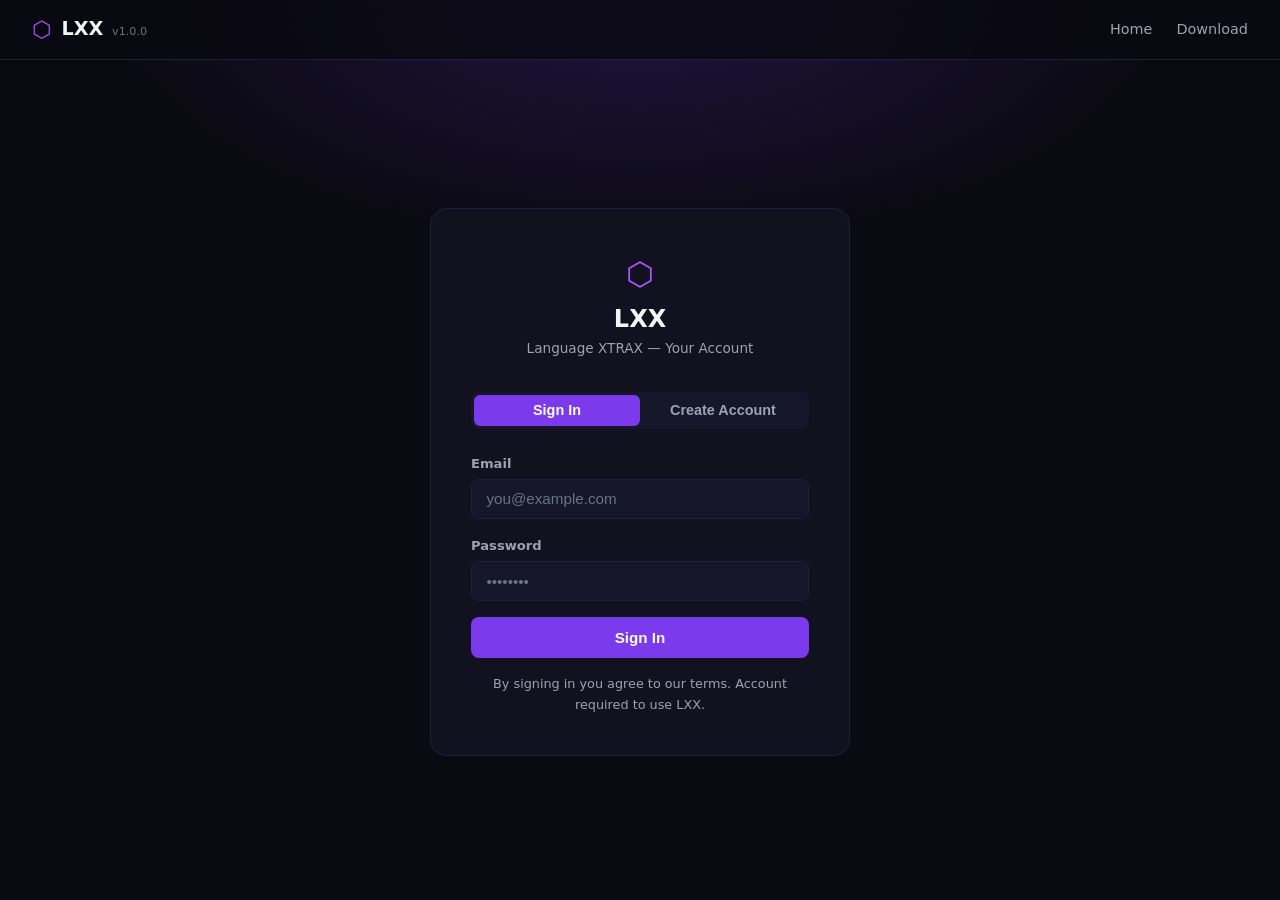
==== dashboard.html @ beacddad "Add files via upload" ====
<!DOCTYPE html>
<html lang="en">
<head>
  <meta charset="UTF-8" />
  <meta name="viewport" content="width=device-width, initial-scale=1.0" />
  <title>Dashboard — LXX Language XTRAX</title>
  <link rel="stylesheet" href="css/style.css" />
</head>
<body>

<nav>
  <div class="nav-brand">
    <a href="index.html" style="color:inherit; text-decoration:none; display:flex; align-items:center; gap:10px;">
      <span class="hex">⬡</span>
      <span>LXX <span class="version">v1.0.0</span></span>
    </a>
  </div>
  <div class="nav-links">
    <a href="index.html">Home</a>
    <a href="download.html">Download</a>
    <a href="#" onclick="Auth.logout(); return false;" class="btn-ghost" style="font-size:0.9rem;">Sign Out</a>
  </div>
</nav>

<div class="dashboard-page container">
  <div class="dash-header">
    <div class="dash-user">
      <div class="dash-avatar" id="dash-avatar">?</div>
      <div>
        <div class="dash-email" id="dash-email">Loading…</div>
        <div class="dash-tier" id="dash-tier">Free</div>
      </div>
    </div>
    <a href="download.html" class="btn btn-primary">⬇ Download LXX</a>
  </div>

  <div class="dash-grid">
    <div class="dash-card">
      <h3>Account Status</h3>
      <div class="value" id="dash-status-value">—</div>
    </div>
    <div class="dash-card">
      <h3>Plan</h3>
      <div class="value" id="dash-plan-value">—</div>
    </div>
    <div class="dash-card">
      <h3>Premium Features</h3>
      <div id="dash-premium-features" style="margin-top:0.5rem; font-size:0.88rem; color:var(--muted);">
        Loading…
      </div>
    </div>
    <div class="dash-card">
      <h3>Your Auth Token</h3>
      <p style="font-size:0.82rem; color:var(--muted); margin-top:0.25rem;">
        Paste this into LXX on first launch to link your account.
      </p>
      <div class="token-box" id="dash-token">—</div>
      <button onclick="copyToken()" class="btn btn-outline mt-2" style="font-size:0.82rem; padding:0.4rem 0.9rem;">
        Copy Token
      </button>
    </div>
  </div>

  <div style="margin-top:2.5rem; background:var(--bg2); border:1px solid var(--border); border-radius:var(--radius); padding:1.5rem;">
    <h3 style="font-size:1rem; font-weight:700; margin-bottom:0.75rem;">How to link your account to LXX</h3>
    <div class="steps">
      <div class="step">
        <div class="step-num">1</div>
        <div>
          <h4>Download and launch LXX</h4>
          <p>Go to the <a href="download.html">download page</a> and follow the setup instructions.</p>
        </div>
      </div>
      <div class="step">
        <div class="step-num">2</div>
        <div>
          <h4>Copy your Auth Token</h4>
          <p>Click the "Copy Token" button above to copy your personal token.</p>
        </div>
      </div>
      <div class="step">
        <div class="step-num">3</div>
        <div>
          <h4>Paste into LXX</h4>
          <p>In the LXX overlay, open Settings → Account → paste your token. LXX will verify and unlock your tier.</p>
        </div>
      </div>
    </div>
  </div>
</div>

<footer>
  <p>⬡ LXX — Language XTRAX &nbsp;·&nbsp; v1.0.0</p>
</footer>

<script src="js/auth.js"></script>
<script>
  if (!Auth.requireAuth()) throw new Error("not authed");

  const FREE_FEATURES = [
    "UwU Speak", "Glitch / Zalgo", "Pig Latin", "L33tspeak",
    "Reverse", "Mock / Spongebob", "Tiny Caps", "Bold Text", "Bubble Text",
    "Keyboard Interceptor", "Live Preview"
  ];

  const PREMIUM_ONLY = [
    "Real Language Translation (100+ languages)",
    "Screen OCR Translation",
    "Screen Translate → Custom Language",
    "Custom Language Builder",
    "Cloud Sync",
  ];

  async function init() {
    const user = await Auth.fetchMe();
    if (!user) return;

    const initial = user.email[0].toUpperCase();
    document.getElementById("dash-avatar").textContent = initial;
    document.getElementById("dash-email").textContent = user.email;

    const isPremium = user.premium;

    document.getElementById("dash-tier").textContent = isPremium ? "⭐ XTRAX PREMIUM" : "Free Tier";
    document.getElementById("dash-tier").className = "dash-tier " + (isPremium ? "premium" : "free");
    document.getElementById("dash-status-value").textContent = "✅ Active";
    document.getElementById("dash-status-value").style.color = "var(--success)";
    document.getElementById("dash-plan-value").textContent = isPremium ? "XTRAX PREMIUM ⭐" : "Free";
    document.getElementById("dash-plan-value").className = "value " + (isPremium ? "gold" : "purple");
    document.getElementById("dash-token").textContent = Auth.getToken();

    const featEl = document.getElementById("dash-premium-features");
    let html = "";
    for (const f of FREE_FEATURES) {
      html += `<div style="padding:2px 0; color:var(--success)">✓ ${f}</div>`;
    }
    for (const f of PREMIUM_ONLY) {
      if (isPremium) {
        html += `<div style="padding:2px 0; color:var(--gold)">⭐ ${f}</div>`;
      } else {
        html += `<div style="padding:2px 0; color:var(--muted2)">🔒 ${f}</div>`;
      }
    }
    featEl.innerHTML = html;
  }

  function copyToken() {
    const t = Auth.getToken();
    navigator.clipboard.writeText(t).then(() => {
      const btn = event.target;
      btn.textContent = "Copied!";
      setTimeout(() => btn.textContent = "Copy Token", 2000);
    });
  }

  init();
</script>
</body>
</html>
---- css/style.css ----
:root {
  --bg:        #0a0a12;
  --bg2:       #111120;
  --bg3:       #16162a;
  --accent:    #7c3aed;
  --accent2:   #a855f7;
  --accent3:   #c084fc;
  --text:      #f3f4f6;
  --muted:     #9ca3af;
  --muted2:    #6b7280;
  --border:    #1f1f38;
  --success:   #10b981;
  --danger:    #ef4444;
  --gold:      #f59e0b;
  --radius:    10px;
}

*, *::before, *::after { box-sizing: border-box; margin: 0; padding: 0; }

html { scroll-behavior: smooth; }

body {
  background: var(--bg);
  color: var(--text);
  font-family: 'Segoe UI', system-ui, -apple-system, sans-serif;
  line-height: 1.6;
  min-height: 100vh;
}

a { color: var(--accent2); text-decoration: none; }
a:hover { color: var(--accent3); }

/* ── NAV ─────────────────────────────────────────────────────────────────── */
nav {
  position: fixed; top: 0; left: 0; right: 0; z-index: 100;
  background: rgba(10,10,18,0.85);
  backdrop-filter: blur(12px);
  border-bottom: 1px solid var(--border);
  display: flex; align-items: center; justify-content: space-between;
  padding: 0 2rem;
  height: 60px;
}

.nav-brand {
  display: flex; align-items: center; gap: 10px;
  font-size: 1.2rem; font-weight: 700; color: var(--text);
}

.nav-brand .hex { color: var(--accent2); font-size: 1.4rem; }
.nav-brand .version { font-size: 0.7rem; color: var(--muted2); font-weight: 400; margin-left: 2px; }

.nav-links { display: flex; align-items: center; gap: 1.5rem; }
.nav-links a { color: var(--muted); font-size: 0.9rem; transition: color 0.2s; }
.nav-links a:hover { color: var(--text); }

.nav-cta {
  background: var(--accent);
  color: var(--text) !important;
  padding: 0.4rem 1.1rem;
  border-radius: 6px;
  font-weight: 600;
  transition: background 0.2s !important;
}
.nav-cta:hover { background: var(--accent2) !important; color: var(--text) !important; }

/* ── HERO ────────────────────────────────────────────────────────────────── */
.hero {
  min-height: 100vh;
  display: flex; align-items: center; justify-content: center;
  text-align: center;
  padding: 6rem 2rem 4rem;
  background:
    radial-gradient(ellipse 80% 50% at 50% -10%, rgba(124,58,237,0.25) 0%, transparent 70%),
    var(--bg);
}

.hero-content { max-width: 700px; }

.hero-badge {
  display: inline-flex; align-items: center; gap: 6px;
  background: rgba(124,58,237,0.15);
  border: 1px solid rgba(124,58,237,0.4);
  color: var(--accent3);
  font-size: 0.8rem; font-weight: 600;
  padding: 0.3rem 0.9rem; border-radius: 20px;
  margin-bottom: 1.5rem;
}

.hero h1 {
  font-size: clamp(2.5rem, 6vw, 4.5rem);
  font-weight: 800; line-height: 1.1;
  margin-bottom: 1rem;
}

.hero h1 span { color: var(--accent2); }

.hero p {
  font-size: 1.15rem; color: var(--muted);
  max-width: 560px; margin: 0 auto 2rem;
}

.hero-btns { display: flex; gap: 1rem; justify-content: center; flex-wrap: wrap; }

/* ── BUTTONS ─────────────────────────────────────────────────────────────── */
.btn {
  display: inline-flex; align-items: center; gap: 8px;
  padding: 0.7rem 1.6rem;
  border-radius: var(--radius);
  font-size: 0.95rem; font-weight: 600;
  cursor: pointer; border: none;
  transition: all 0.2s;
  text-decoration: none;
}

.btn-primary {
  background: var(--accent);
  color: #fff;
}
.btn-primary:hover { background: var(--accent2); color: #fff; transform: translateY(-1px); }

.btn-outline {
  background: transparent;
  border: 1px solid var(--border);
  color: var(--text);
}
.btn-outline:hover { border-color: var(--accent2); color: var(--accent2); }

.btn-ghost {
  background: transparent; color: var(--muted);
}
.btn-ghost:hover { color: var(--text); }

.btn-gold { background: var(--gold); color: #000; }
.btn-gold:hover { background: #fbbf24; color: #000; transform: translateY(-1px); }

/* ── SECTIONS ────────────────────────────────────────────────────────────── */
section { padding: 5rem 2rem; }

.container { max-width: 1100px; margin: 0 auto; }

.section-label {
  font-size: 0.75rem; font-weight: 700; letter-spacing: 0.1em;
  color: var(--accent2); text-transform: uppercase; margin-bottom: 0.5rem;
}

.section-title {
  font-size: clamp(1.6rem, 3vw, 2.4rem);
  font-weight: 800; margin-bottom: 0.75rem;
}

.section-sub { font-size: 1rem; color: var(--muted); max-width: 560px; }

/* ── FEATURES GRID ───────────────────────────────────────────────────────── */
.features-grid {
  display: grid;
  grid-template-columns: repeat(auto-fit, minmax(280px, 1fr));
  gap: 1.2rem; margin-top: 3rem;
}

.feat-card {
  background: var(--bg2);
  border: 1px solid var(--border);
  border-radius: var(--radius);
  padding: 1.5rem;
  transition: border-color 0.2s, transform 0.2s;
}
.feat-card:hover { border-color: var(--accent); transform: translateY(-3px); }

.feat-icon { font-size: 1.8rem; margin-bottom: 0.75rem; }
.feat-card h3 { font-size: 1rem; font-weight: 700; margin-bottom: 0.4rem; }
.feat-card p { font-size: 0.88rem; color: var(--muted); }

.feat-card.premium { border-color: rgba(245,158,11,0.3); }
.feat-card.premium:hover { border-color: var(--gold); }
.feat-lock { font-size: 0.7rem; color: var(--gold); background: rgba(245,158,11,0.1); padding: 0.15rem 0.5rem; border-radius: 4px; margin-bottom: 0.5rem; display: inline-block; }

/* ── LANGUAGES SHOWCASE ──────────────────────────────────────────────────── */
.lang-grid {
  display: grid;
  grid-template-columns: repeat(auto-fit, minmax(220px, 1fr));
  gap: 1rem; margin-top: 2.5rem;
}

.lang-card {
  background: var(--bg3);
  border: 1px solid var(--border);
  border-radius: 8px;
  padding: 1rem 1.2rem;
}

.lang-card .original { font-size: 0.8rem; color: var(--muted2); margin-bottom: 4px; }
.lang-card .transformed { font-size: 0.95rem; color: var(--accent3); font-family: monospace; }
.lang-card .name { font-size: 0.75rem; color: var(--muted); margin-top: 6px; }

/* ── PRICING ─────────────────────────────────────────────────────────────── */
.pricing-grid {
  display: grid;
  grid-template-columns: repeat(auto-fit, minmax(280px, 1fr));
  gap: 1.5rem; margin-top: 3rem;
}

.price-card {
  background: var(--bg2);
  border: 1px solid var(--border);
  border-radius: var(--radius);
  padding: 2rem;
}

.price-card.featured {
  border-color: var(--accent);
  background: linear-gradient(135deg, rgba(124,58,237,0.1), var(--bg2));
  position: relative;
}

.price-badge {
  position: absolute; top: -12px; left: 50%; transform: translateX(-50%);
  background: var(--accent); color: #fff;
  font-size: 0.72rem; font-weight: 700;
  padding: 0.2rem 0.9rem; border-radius: 20px;
}

.price-name { font-size: 1.1rem; font-weight: 700; margin-bottom: 0.25rem; }
.price-amount { font-size: 2.5rem; font-weight: 800; color: var(--accent2); }
.price-amount span { font-size: 1rem; color: var(--muted); font-weight: 400; }

.price-features { list-style: none; margin: 1.5rem 0; }
.price-features li {
  display: flex; align-items: center; gap: 8px;
  font-size: 0.88rem; color: var(--muted);
  padding: 0.35rem 0;
  border-bottom: 1px solid var(--border);
}
.price-features li:last-child { border: none; }
.price-features li .check { color: var(--success); }
.price-features li .cross { color: var(--muted2); }

/* ── AUTH PAGES ──────────────────────────────────────────────────────────── */
.auth-page {
  min-height: 100vh;
  display: flex; align-items: center; justify-content: center;
  padding: 6rem 1rem 2rem;
  background:
    radial-gradient(ellipse 60% 40% at 50% 0%, rgba(124,58,237,0.2) 0%, transparent 70%),
    var(--bg);
}

.auth-card {
  background: var(--bg2);
  border: 1px solid var(--border);
  border-radius: 16px;
  padding: 2.5rem;
  width: 100%; max-width: 420px;
}

.auth-logo {
  text-align: center; margin-bottom: 2rem;
}
.auth-logo .hex { font-size: 2rem; color: var(--accent2); }
.auth-logo h1 { font-size: 1.5rem; font-weight: 800; }
.auth-logo p { font-size: 0.85rem; color: var(--muted); }

.tabs {
  display: flex;
  background: var(--bg3); border-radius: 8px;
  padding: 3px; margin-bottom: 1.5rem;
}

.tab {
  flex: 1; text-align: center;
  padding: 0.45rem;
  border-radius: 6px;
  font-size: 0.9rem; font-weight: 600;
  cursor: pointer; transition: all 0.2s;
  color: var(--muted);
  border: none; background: transparent;
}
.tab.active { background: var(--accent); color: #fff; }

.form-group { margin-bottom: 1rem; }

label {
  display: block;
  font-size: 0.82rem; font-weight: 600;
  color: var(--muted); margin-bottom: 0.35rem;
}

input[type="email"], input[type="password"], input[type="text"] {
  width: 100%;
  background: var(--bg3);
  border: 1px solid var(--border);
  border-radius: 8px;
  color: var(--text);
  font-size: 0.95rem;
  padding: 0.65rem 0.9rem;
  outline: none;
  transition: border-color 0.2s;
}
input:focus { border-color: var(--accent2); }
input::placeholder { color: var(--muted2); }

.form-error {
  background: rgba(239,68,68,0.1);
  border: 1px solid rgba(239,68,68,0.3);
  color: var(--danger);
  border-radius: 8px;
  padding: 0.6rem 0.9rem;
  font-size: 0.85rem;
  margin-bottom: 1rem;
  display: none;
}

.form-success {
  background: rgba(16,185,129,0.1);
  border: 1px solid rgba(16,185,129,0.3);
  color: var(--success);
  border-radius: 8px;
  padding: 0.6rem 0.9rem;
  font-size: 0.85rem;
  margin-bottom: 1rem;
  display: none;
}

.submit-btn {
  width: 100%;
  background: var(--accent);
  color: #fff;
  border: none; border-radius: 8px;
  padding: 0.75rem;
  font-size: 0.95rem; font-weight: 700;
  cursor: pointer;
  transition: background 0.2s;
}
.submit-btn:hover { background: var(--accent2); }
.submit-btn:disabled { opacity: 0.5; cursor: not-allowed; }

/* ── DASHBOARD ───────────────────────────────────────────────────────────── */
.dashboard-page {
  min-height: 100vh;
  padding: 5rem 2rem 3rem;
}

.dash-header {
  display: flex; align-items: center; justify-content: space-between;
  margin-bottom: 2.5rem;
  flex-wrap: wrap; gap: 1rem;
}

.dash-user { display: flex; align-items: center; gap: 12px; }
.dash-avatar {
  width: 44px; height: 44px; border-radius: 50%;
  background: linear-gradient(135deg, var(--accent), var(--accent2));
  display: flex; align-items: center; justify-content: center;
  font-weight: 800; font-size: 1.1rem;
}
.dash-email { font-weight: 600; }
.dash-tier { font-size: 0.8rem; }
.dash-tier.premium { color: var(--gold); }
.dash-tier.free { color: var(--muted); }

.dash-grid {
  display: grid;
  grid-template-columns: repeat(auto-fit, minmax(280px, 1fr));
  gap: 1.2rem;
}

.dash-card {
  background: var(--bg2);
  border: 1px solid var(--border);
  border-radius: var(--radius);
  padding: 1.5rem;
}

.dash-card h3 { font-size: 0.85rem; color: var(--muted); text-transform: uppercase; letter-spacing: 0.05em; margin-bottom: 0.5rem; }
.dash-card .value { font-size: 1.8rem; font-weight: 800; }
.dash-card .value.gold { color: var(--gold); }
.dash-card .value.purple { color: var(--accent2); }

.token-box {
  background: var(--bg3);
  border: 1px solid var(--border);
  border-radius: 8px;
  padding: 0.75rem;
  font-family: monospace;
  font-size: 0.78rem;
  color: var(--muted);
  word-break: break-all;
  margin-top: 1rem;
}

/* ── DOWNLOAD PAGE ───────────────────────────────────────────────────────── */
.download-hero {
  text-align: center;
  padding: 6rem 2rem 3rem;
  background:
    radial-gradient(ellipse 70% 40% at 50% 0%, rgba(124,58,237,0.2) 0%, transparent 70%),
    var(--bg);
}

.steps {
  counter-reset: step;
  display: flex; flex-direction: column; gap: 1rem;
  margin-top: 2rem;
}

.step {
  display: flex; align-items: flex-start; gap: 1rem;
  background: var(--bg2); border: 1px solid var(--border);
  border-radius: 10px; padding: 1.2rem;
}

.step-num {
  flex-shrink: 0;
  width: 32px; height: 32px; border-radius: 50%;
  background: var(--accent); color: #fff;
  display: flex; align-items: center; justify-content: center;
  font-weight: 800; font-size: 0.85rem;
}

.step h4 { font-size: 0.95rem; font-weight: 700; margin-bottom: 0.25rem; }
.step p { font-size: 0.85rem; color: var(--muted); }

code {
  background: var(--bg3);
  border: 1px solid var(--border);
  color: var(--accent3);
  font-family: 'Consolas', monospace;
  font-size: 0.85rem;
  padding: 0.15rem 0.4rem;
  border-radius: 4px;
}

.code-block {
  background: var(--bg3);
  border: 1px solid var(--border);
  border-radius: 8px;
  padding: 1rem;
  font-family: 'Consolas', monospace;
  font-size: 0.85rem;
  color: var(--accent3);
  white-space: pre;
  overflow-x: auto;
  margin-top: 0.5rem;
}

/* ── FOOTER ──────────────────────────────────────────────────────────────── */
footer {
  border-top: 1px solid var(--border);
  padding: 2rem;
  text-align: center;
  color: var(--muted2);
  font-size: 0.85rem;
}

/* ── UTILS ───────────────────────────────────────────────────────────────── */
.text-center { text-align: center; }
.text-muted { color: var(--muted); }
.mt-1 { margin-top: 0.5rem; }
.mt-2 { margin-top: 1rem; }
.mt-3 { margin-top: 1.5rem; }
.flex-center { display: flex; align-items: center; justify-content: center; gap: 0.75rem; }

.hidden { display: none !important; }

@media (max-width: 600px) {
  nav { padding: 0 1rem; }
  .nav-links { gap: 1rem; }
  .hero h1 { font-size: 2.2rem; }
  .auth-card { padding: 1.5rem; }
}
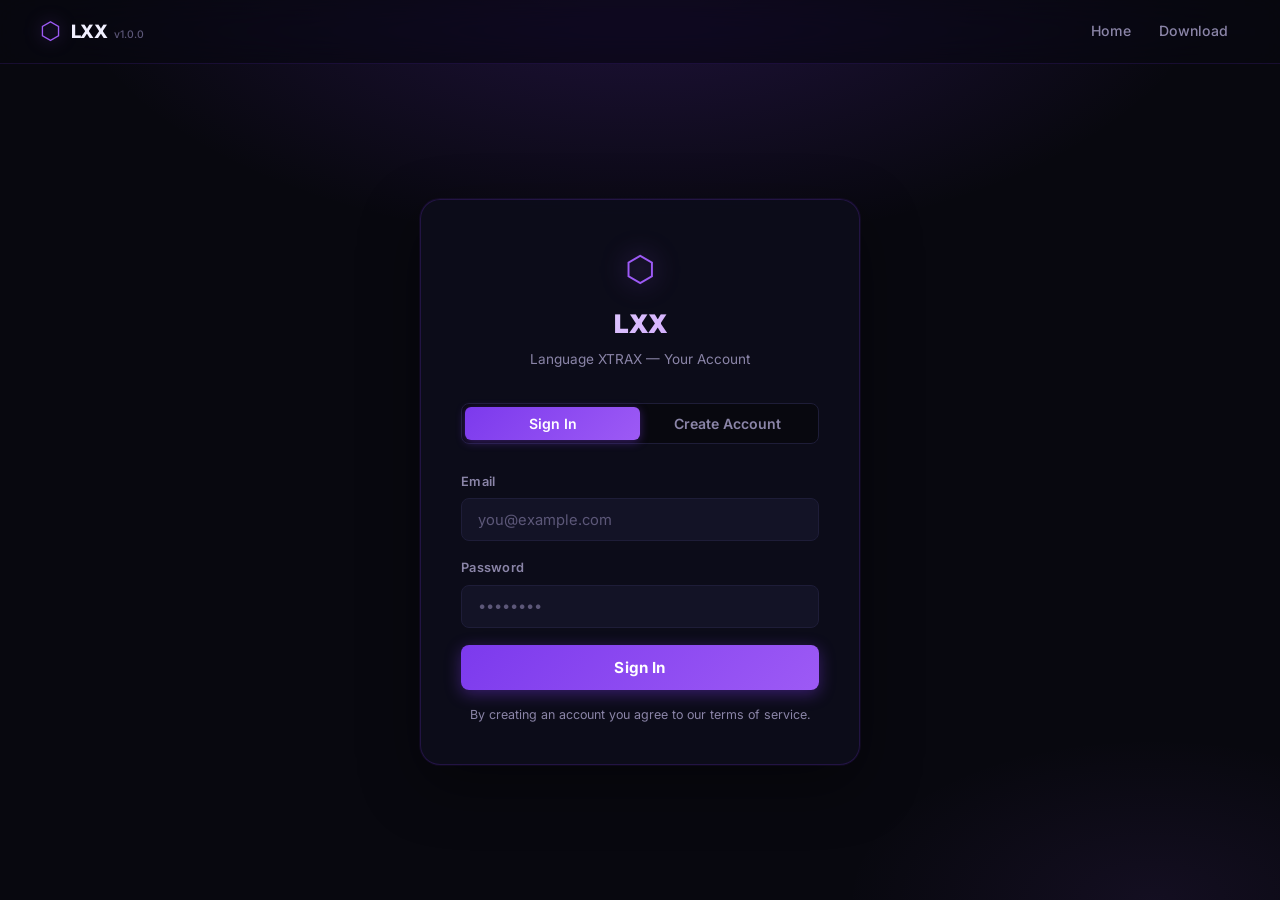
==== commit 23a3efa4: "Add files via upload" ====
--- a/dashboard.html
+++ b/dashboard.html
@@ -9,20 +9,19 @@
 <body>
 
 <nav>
-  <div class="nav-brand">
-    <a href="index.html" style="color:inherit; text-decoration:none; display:flex; align-items:center; gap:10px;">
-      <span class="hex">⬡</span>
-      <span>LXX <span class="version">v1.0.0</span></span>
-    </a>
-  </div>
+  <a href="index.html" class="nav-brand">
+    <span class="hex">⬡</span>
+    <span>LXX <span class="version">v1.0.0</span></span>
+  </a>
   <div class="nav-links">
     <a href="index.html">Home</a>
     <a href="download.html">Download</a>
-    <a href="#" onclick="Auth.logout(); return false;" class="btn-ghost" style="font-size:0.9rem;">Sign Out</a>
+    <a href="#" onclick="Auth.logout(); return false;" class="btn-ghost" style="font-size:0.88rem; padding:0.4rem 0.75rem; border-radius:8px;">Sign Out</a>
   </div>
 </nav>
 
 <div class="dashboard-page container">
+
   <div class="dash-header">
     <div class="dash-user">
       <div class="dash-avatar" id="dash-avatar">?</div>
@@ -34,63 +33,73 @@
     <a href="download.html" class="btn btn-primary">⬇ Download LXX</a>
   </div>
 
-  <div class="dash-grid">
-    <div class="dash-card">
-      <h3>Account Status</h3>
-      <div class="value" id="dash-status-value">—</div>
-    </div>
-    <div class="dash-card">
-      <h3>Plan</h3>
-      <div class="value" id="dash-plan-value">—</div>
-    </div>
-    <div class="dash-card">
-      <h3>Premium Features</h3>
-      <div id="dash-premium-features" style="margin-top:0.5rem; font-size:0.88rem; color:var(--muted);">
-        Loading…
+  <!-- Loading state -->
+  <div id="dash-loading" style="text-align:center; padding:3rem 0; color:var(--muted); font-size:0.92rem;">
+    <div style="font-size:1.5rem; margin-bottom:0.75rem; animation:float 2s ease-in-out infinite;">⬡</div>
+    Loading your account…
+  </div>
+
+  <!-- Main content (hidden until loaded) -->
+  <div id="dash-main" style="display:none;">
+    <div class="dash-grid">
+      <div class="dash-card">
+        <h3>Account Status</h3>
+        <div class="value" id="dash-status-value" style="font-size:1.4rem;">—</div>
+      </div>
+      <div class="dash-card">
+        <h3>Plan</h3>
+        <div class="value" id="dash-plan-value">—</div>
+      </div>
+      <div class="dash-card">
+        <h3>Premium Features</h3>
+        <div id="dash-premium-features" style="margin-top:0.25rem; font-size:0.85rem; color:var(--muted);">
+          Loading…
+        </div>
+      </div>
+      <div class="dash-card">
+        <h3>Auth Token <span style="font-size:0.7rem; color:var(--muted2); font-weight:400; text-transform:none; letter-spacing:0;">— paste into LXX app</span></h3>
+        <div class="token-box" id="dash-token">—</div>
+        <button onclick="copyToken(this)" class="btn btn-outline mt-2" style="font-size:0.82rem; padding:0.45rem 1rem;">
+          📋 Copy Token
+        </button>
       </div>
     </div>
-    <div class="dash-card">
-      <h3>Your Auth Token</h3>
-      <p style="font-size:0.82rem; color:var(--muted); margin-top:0.25rem;">
-        Paste this into LXX on first launch to link your account.
-      </p>
-      <div class="token-box" id="dash-token">—</div>
-      <button onclick="copyToken()" class="btn btn-outline mt-2" style="font-size:0.82rem; padding:0.4rem 0.9rem;">
-        Copy Token
-      </button>
-    </div>
-  </div>
 
-  <div style="margin-top:2.5rem; background:var(--bg2); border:1px solid var(--border); border-radius:var(--radius); padding:1.5rem;">
-    <h3 style="font-size:1rem; font-weight:700; margin-bottom:0.75rem;">How to link your account to LXX</h3>
-    <div class="steps">
-      <div class="step">
-        <div class="step-num">1</div>
-        <div>
-          <h4>Download and launch LXX</h4>
-          <p>Go to the <a href="download.html">download page</a> and follow the setup instructions.</p>
+    <div style="margin-top:2.5rem;" class="info-box">
+      <h3 style="font-size:0.92rem; font-weight:700; margin-bottom:1.25rem; color:var(--text2);">
+        ⬡ How to link your account to the LXX app
+      </h3>
+      <div class="steps">
+        <div class="step">
+          <div class="step-num">1</div>
+          <div>
+            <h4>Download and launch LXX</h4>
+            <p>Go to the <a href="download.html">download page</a>, follow the setup instructions, and run <code>main.py</code>.</p>
+          </div>
         </div>
-      </div>
-      <div class="step">
-        <div class="step-num">2</div>
-        <div>
-          <h4>Copy your Auth Token</h4>
-          <p>Click the "Copy Token" button above to copy your personal token.</p>
+        <div class="step">
+          <div class="step-num">2</div>
+          <div>
+            <h4>Copy your Auth Token above</h4>
+            <p>Click the "Copy Token" button above — your personal token is copied to your clipboard.</p>
+          </div>
         </div>
-      </div>
-      <div class="step">
-        <div class="step-num">3</div>
-        <div>
-          <h4>Paste into LXX</h4>
-          <p>In the LXX overlay, open Settings → Account → paste your token. LXX will verify and unlock your tier.</p>
+        <div class="step">
+          <div class="step-num">3</div>
+          <div>
+            <h4>Paste into LXX</h4>
+            <p>In the overlay, click <strong style="color:var(--text);">Link Account</strong>, paste your token, and click Verify. LXX will unlock your tier automatically.</p>
+          </div>
         </div>
       </div>
     </div>
   </div>
+
 </div>
 
 <footer>
-  <p>⬡ LXX — Language XTRAX &nbsp;·&nbsp; v1.0.0</p>
+  <div class="foot-brand"><span class="hex">⬡</span> LXX — Language XTRAX</div>
+  <p>v1.0.0</p>
 </footer>
 
 <script src="js/auth.js"></script>
@@ -115,7 +124,10 @@
     const user = await Auth.fetchMe();
     if (!user) return;
 
-    const initial = user.email[0].toUpperCase();
+    document.getElementById("dash-loading").style.display = "none";
+    document.getElementById("dash-main").style.display = "";
+
+    const initial = (user.email || "?")[0].toUpperCase();
     document.getElementById("dash-avatar").textContent = initial;
     document.getElementById("dash-email").textContent = user.email;
 
@@ -123,33 +135,49 @@
 
     document.getElementById("dash-tier").textContent = isPremium ? "⭐ XTRAX PREMIUM" : "Free Tier";
     document.getElementById("dash-tier").className = "dash-tier " + (isPremium ? "premium" : "free");
-    document.getElementById("dash-status-value").textContent = "✅ Active";
-    document.getElementById("dash-status-value").style.color = "var(--success)";
+    document.getElementById("dash-status-value").innerHTML = `<span style="color:var(--success)">✅ Active</span>`;
     document.getElementById("dash-plan-value").textContent = isPremium ? "XTRAX PREMIUM ⭐" : "Free";
     document.getElementById("dash-plan-value").className = "value " + (isPremium ? "gold" : "purple");
-    document.getElementById("dash-token").textContent = Auth.getToken();
+    document.getElementById("dash-token").textContent = Auth.getToken() || "—";
 
     const featEl = document.getElementById("dash-premium-features");
     let html = "";
     for (const f of FREE_FEATURES) {
-      html += `<div style="padding:2px 0; color:var(--success)">✓ ${f}</div>`;
+      html += `<div style="padding:3px 0; color:var(--success); display:flex; align-items:center; gap:6px;"><span>✓</span><span>${f}</span></div>`;
     }
+    html += `<div style="height:6px;"></div>`;
     for (const f of PREMIUM_ONLY) {
       if (isPremium) {
-        html += `<div style="padding:2px 0; color:var(--gold)">⭐ ${f}</div>`;
+        html += `<div style="padding:3px 0; color:var(--gold); display:flex; align-items:center; gap:6px;"><span>⭐</span><span>${f}</span></div>`;
       } else {
-        html += `<div style="padding:2px 0; color:var(--muted2)">🔒 ${f}</div>`;
+        html += `<div style="padding:3px 0; color:var(--muted2); display:flex; align-items:center; gap:6px;"><span>🔒</span><span>${f}</span></div>`;
       }
     }
     featEl.innerHTML = html;
   }
 
-  function copyToken() {
+  function copyToken(btn) {
     const t = Auth.getToken();
+    if (!t) return;
     navigator.clipboard.writeText(t).then(() => {
-      const btn = event.target;
-      btn.textContent = "Copied!";
-      setTimeout(() => btn.textContent = "Copy Token", 2000);
+      const orig = btn.textContent;
+      btn.textContent = "✓ Copied!";
+      btn.style.borderColor = "var(--success)";
+      btn.style.color = "var(--success)";
+      setTimeout(() => {
+        btn.textContent = orig;
+        btn.style.borderColor = "";
+        btn.style.color = "";
+      }, 2000);
+    }).catch(() => {
+      const range = document.createRange();
+      range.selectNode(document.getElementById("dash-token"));
+      window.getSelection().removeAllRanges();
+      window.getSelection().addRange(range);
+      document.execCommand("copy");
+      window.getSelection().removeAllRanges();
+      btn.textContent = "✓ Copied!";
+      setTimeout(() => btn.textContent = "📋 Copy Token", 2000);
     });
   }
 
--- a/css/style.css
+++ b/css/style.css
@@ -1,366 +1,611 @@
+@import url('https://fonts.googleapis.com/css2?family=Inter:wght@400;500;600;700;800;900&family=JetBrains+Mono:wght@400;700&display=swap');
+
+/* ── Variables ─────────────────────────────────────────────────────────────── */
 :root {
-  --bg:        #0a0a12;
-  --bg2:       #111120;
-  --bg3:       #16162a;
+  --bg:        #08080f;
+  --bg2:       #0e0e1c;
+  --bg3:       #131326;
+  --bg4:       #1a1a30;
   --accent:    #7c3aed;
-  --accent2:   #a855f7;
+  --accent2:   #9d5af5;
   --accent3:   #c084fc;
-  --text:      #f3f4f6;
-  --muted:     #9ca3af;
-  --muted2:    #6b7280;
-  --border:    #1f1f38;
+  --accent4:   #e9d5ff;
+  --text:      #f1f0ff;
+  --text2:     #c4b5fd;
+  --muted:     #8b85a8;
+  --muted2:    #5c5778;
+  --border:    #1e1d38;
+  --border2:   #2d2b4e;
   --success:   #10b981;
   --danger:    #ef4444;
   --gold:      #f59e0b;
-  --radius:    10px;
-}
-
+  --gold2:     #fcd34d;
+  --radius:    12px;
+  --radius2:   8px;
+  --shadow:    0 4px 24px rgba(124,58,237,0.12);
+  --shadow-lg: 0 8px 48px rgba(124,58,237,0.2);
+  --glow:      0 0 20px rgba(124,58,237,0.35);
+  --glow-sm:   0 0 10px rgba(124,58,237,0.2);
+}
+
+/* ── Reset ──────────────────────────────────────────────────────────────────── */
 *, *::before, *::after { box-sizing: border-box; margin: 0; padding: 0; }
-
 html { scroll-behavior: smooth; }
 
 body {
   background: var(--bg);
   color: var(--text);
-  font-family: 'Segoe UI', system-ui, -apple-system, sans-serif;
+  font-family: 'Inter', system-ui, -apple-system, sans-serif;
   line-height: 1.6;
   min-height: 100vh;
-}
-
-a { color: var(--accent2); text-decoration: none; }
-a:hover { color: var(--accent3); }
-
-/* ── NAV ─────────────────────────────────────────────────────────────────── */
+  overflow-x: hidden;
+}
+
+a { color: var(--accent3); text-decoration: none; transition: color 0.2s; }
+a:hover { color: var(--accent4); }
+
+/* ── Scrollbar ──────────────────────────────────────────────────────────────── */
+::-webkit-scrollbar { width: 6px; }
+::-webkit-scrollbar-track { background: var(--bg); }
+::-webkit-scrollbar-thumb { background: var(--border2); border-radius: 3px; }
+::-webkit-scrollbar-thumb:hover { background: var(--accent); }
+
+/* ── NAV ────────────────────────────────────────────────────────────────────── */
 nav {
   position: fixed; top: 0; left: 0; right: 0; z-index: 100;
-  background: rgba(10,10,18,0.85);
-  backdrop-filter: blur(12px);
-  border-bottom: 1px solid var(--border);
+  background: rgba(8,8,15,0.7);
+  backdrop-filter: blur(20px) saturate(1.8);
+  -webkit-backdrop-filter: blur(20px) saturate(1.8);
+  border-bottom: 1px solid rgba(124,58,237,0.15);
   display: flex; align-items: center; justify-content: space-between;
-  padding: 0 2rem;
-  height: 60px;
+  padding: 0 2.5rem;
+  height: 64px;
 }
 
 .nav-brand {
   display: flex; align-items: center; gap: 10px;
-  font-size: 1.2rem; font-weight: 700; color: var(--text);
-}
-
-.nav-brand .hex { color: var(--accent2); font-size: 1.4rem; }
-.nav-brand .version { font-size: 0.7rem; color: var(--muted2); font-weight: 400; margin-left: 2px; }
-
-.nav-links { display: flex; align-items: center; gap: 1.5rem; }
-.nav-links a { color: var(--muted); font-size: 0.9rem; transition: color 0.2s; }
-.nav-links a:hover { color: var(--text); }
+  font-size: 1.15rem; font-weight: 800; color: var(--text);
+  text-decoration: none;
+  letter-spacing: -0.02em;
+}
+.nav-brand:hover { color: var(--text); }
+
+.nav-brand .hex {
+  color: var(--accent2);
+  font-size: 1.5rem;
+  filter: drop-shadow(0 0 8px rgba(157,90,245,0.6));
+}
+.nav-brand .version {
+  font-size: 0.65rem; color: var(--muted2); font-weight: 500;
+  margin-left: 3px; letter-spacing: 0;
+}
+
+.nav-links { display: flex; align-items: center; gap: 0.25rem; }
+.nav-links a {
+  color: var(--muted); font-size: 0.88rem; font-weight: 500;
+  padding: 0.4rem 0.75rem; border-radius: var(--radius2);
+  transition: color 0.2s, background 0.2s;
+}
+.nav-links a:hover { color: var(--text); background: rgba(255,255,255,0.05); }
 
 .nav-cta {
-  background: var(--accent);
-  color: var(--text) !important;
-  padding: 0.4rem 1.1rem;
-  border-radius: 6px;
-  font-weight: 600;
-  transition: background 0.2s !important;
-}
-.nav-cta:hover { background: var(--accent2) !important; color: var(--text) !important; }
-
-/* ── HERO ────────────────────────────────────────────────────────────────── */
+  background: linear-gradient(135deg, var(--accent), var(--accent2)) !important;
+  color: #fff !important;
+  padding: 0.45rem 1.1rem !important;
+  border-radius: var(--radius2) !important;
+  font-weight: 600 !important;
+  box-shadow: 0 2px 12px rgba(124,58,237,0.4);
+  transition: all 0.2s !important;
+}
+.nav-cta:hover {
+  background: linear-gradient(135deg, var(--accent2), #b97aff) !important;
+  box-shadow: 0 4px 20px rgba(124,58,237,0.6) !important;
+  transform: translateY(-1px);
+}
+
+/* ── HERO ───────────────────────────────────────────────────────────────────── */
 .hero {
   min-height: 100vh;
   display: flex; align-items: center; justify-content: center;
   text-align: center;
-  padding: 6rem 2rem 4rem;
+  padding: 7rem 2rem 5rem;
+  position: relative;
+  overflow: hidden;
+}
+
+.hero::before {
+  content: '';
+  position: absolute; inset: 0;
   background:
-    radial-gradient(ellipse 80% 50% at 50% -10%, rgba(124,58,237,0.25) 0%, transparent 70%),
-    var(--bg);
-}
-
-.hero-content { max-width: 700px; }
+    radial-gradient(ellipse 90% 60% at 50% -5%, rgba(124,58,237,0.3) 0%, transparent 65%),
+    radial-gradient(ellipse 50% 30% at 20% 80%, rgba(76,29,149,0.15) 0%, transparent 60%),
+    radial-gradient(ellipse 50% 30% at 80% 80%, rgba(157,90,245,0.1) 0%, transparent 60%);
+  pointer-events: none;
+}
+
+.hero-orb {
+  position: absolute;
+  border-radius: 50%;
+  filter: blur(80px);
+  pointer-events: none;
+  animation: float 8s ease-in-out infinite;
+}
+.hero-orb-1 {
+  width: 400px; height: 400px;
+  background: rgba(124,58,237,0.12);
+  top: 5%; left: -5%;
+  animation-delay: 0s;
+}
+.hero-orb-2 {
+  width: 300px; height: 300px;
+  background: rgba(157,90,245,0.1);
+  top: 10%; right: -3%;
+  animation-delay: 3s;
+}
+.hero-orb-3 {
+  width: 250px; height: 250px;
+  background: rgba(76,29,149,0.15);
+  bottom: 10%; left: 20%;
+  animation-delay: 5s;
+}
+
+@keyframes float {
+  0%, 100% { transform: translateY(0px) scale(1); }
+  50% { transform: translateY(-20px) scale(1.05); }
+}
+
+.hero-content { max-width: 760px; position: relative; z-index: 1; }
 
 .hero-badge {
-  display: inline-flex; align-items: center; gap: 6px;
-  background: rgba(124,58,237,0.15);
-  border: 1px solid rgba(124,58,237,0.4);
+  display: inline-flex; align-items: center; gap: 8px;
+  background: rgba(124,58,237,0.12);
+  border: 1px solid rgba(124,58,237,0.35);
   color: var(--accent3);
   font-size: 0.8rem; font-weight: 600;
-  padding: 0.3rem 0.9rem; border-radius: 20px;
-  margin-bottom: 1.5rem;
+  padding: 0.35rem 1rem; border-radius: 20px;
+  margin-bottom: 1.75rem;
+  letter-spacing: 0.01em;
+  backdrop-filter: blur(8px);
+}
+.hero-badge::before {
+  content: '';
+  width: 6px; height: 6px;
+  background: var(--accent3);
+  border-radius: 50%;
+  box-shadow: 0 0 6px var(--accent3);
+  animation: pulse 2s ease-in-out infinite;
+}
+
+@keyframes pulse {
+  0%, 100% { opacity: 1; transform: scale(1); }
+  50% { opacity: 0.5; transform: scale(0.8); }
 }
 
 .hero h1 {
-  font-size: clamp(2.5rem, 6vw, 4.5rem);
-  font-weight: 800; line-height: 1.1;
-  margin-bottom: 1rem;
-}
-
-.hero h1 span { color: var(--accent2); }
+  font-size: clamp(2.8rem, 7vw, 5rem);
+  font-weight: 900; line-height: 1.08;
+  letter-spacing: -0.03em;
+  margin-bottom: 1.25rem;
+}
+
+.hero h1 .grad {
+  background: linear-gradient(135deg, #c084fc 0%, #a855f7 40%, #7c3aed 100%);
+  -webkit-background-clip: text;
+  -webkit-text-fill-color: transparent;
+  background-clip: text;
+}
 
 .hero p {
   font-size: 1.15rem; color: var(--muted);
-  max-width: 560px; margin: 0 auto 2rem;
-}
-
-.hero-btns { display: flex; gap: 1rem; justify-content: center; flex-wrap: wrap; }
-
-/* ── BUTTONS ─────────────────────────────────────────────────────────────── */
+  max-width: 580px; margin: 0 auto 2.25rem;
+  line-height: 1.7;
+}
+
+.hero-btns { display: flex; gap: 0.9rem; justify-content: center; flex-wrap: wrap; }
+
+/* ── BUTTONS ────────────────────────────────────────────────────────────────── */
 .btn {
   display: inline-flex; align-items: center; gap: 8px;
-  padding: 0.7rem 1.6rem;
-  border-radius: var(--radius);
-  font-size: 0.95rem; font-weight: 600;
+  padding: 0.75rem 1.75rem;
+  border-radius: var(--radius2);
+  font-family: 'Inter', sans-serif;
+  font-size: 0.92rem; font-weight: 600;
   cursor: pointer; border: none;
   transition: all 0.2s;
   text-decoration: none;
+  white-space: nowrap;
 }
 
 .btn-primary {
-  background: var(--accent);
+  background: linear-gradient(135deg, var(--accent) 0%, var(--accent2) 100%);
   color: #fff;
-}
-.btn-primary:hover { background: var(--accent2); color: #fff; transform: translateY(-1px); }
+  box-shadow: 0 4px 16px rgba(124,58,237,0.45);
+}
+.btn-primary:hover {
+  background: linear-gradient(135deg, var(--accent2) 0%, #b97aff 100%);
+  box-shadow: 0 6px 24px rgba(124,58,237,0.6);
+  transform: translateY(-2px);
+  color: #fff;
+}
 
 .btn-outline {
-  background: transparent;
-  border: 1px solid var(--border);
+  background: rgba(255,255,255,0.04);
+  border: 1px solid var(--border2);
   color: var(--text);
-}
-.btn-outline:hover { border-color: var(--accent2); color: var(--accent2); }
-
-.btn-ghost {
-  background: transparent; color: var(--muted);
-}
-.btn-ghost:hover { color: var(--text); }
-
-.btn-gold { background: var(--gold); color: #000; }
-.btn-gold:hover { background: #fbbf24; color: #000; transform: translateY(-1px); }
-
-/* ── SECTIONS ────────────────────────────────────────────────────────────── */
-section { padding: 5rem 2rem; }
+  backdrop-filter: blur(8px);
+}
+.btn-outline:hover {
+  border-color: var(--accent2);
+  color: var(--accent3);
+  background: rgba(124,58,237,0.08);
+  box-shadow: var(--glow-sm);
+}
+
+.btn-ghost { background: transparent; color: var(--muted); }
+.btn-ghost:hover { color: var(--text); background: rgba(255,255,255,0.05); }
+
+.btn-gold {
+  background: linear-gradient(135deg, var(--gold) 0%, var(--gold2) 100%);
+  color: #000;
+  box-shadow: 0 4px 16px rgba(245,158,11,0.35);
+}
+.btn-gold:hover {
+  box-shadow: 0 6px 24px rgba(245,158,11,0.5);
+  transform: translateY(-2px);
+  color: #000;
+}
+
+/* ── SECTIONS ───────────────────────────────────────────────────────────────── */
+section { padding: 5.5rem 2rem; }
 
 .container { max-width: 1100px; margin: 0 auto; }
 
 .section-label {
-  font-size: 0.75rem; font-weight: 700; letter-spacing: 0.1em;
-  color: var(--accent2); text-transform: uppercase; margin-bottom: 0.5rem;
+  font-size: 0.72rem; font-weight: 700; letter-spacing: 0.12em;
+  color: var(--accent2); text-transform: uppercase; margin-bottom: 0.6rem;
+  display: flex; align-items: center; gap: 8px;
+}
+.section-label::before {
+  content: '';
+  display: inline-block;
+  width: 20px; height: 2px;
+  background: linear-gradient(90deg, var(--accent2), transparent);
+  border-radius: 1px;
 }
 
 .section-title {
-  font-size: clamp(1.6rem, 3vw, 2.4rem);
-  font-weight: 800; margin-bottom: 0.75rem;
-}
-
-.section-sub { font-size: 1rem; color: var(--muted); max-width: 560px; }
-
-/* ── FEATURES GRID ───────────────────────────────────────────────────────── */
+  font-size: clamp(1.7rem, 3.5vw, 2.5rem);
+  font-weight: 800; letter-spacing: -0.02em;
+  margin-bottom: 0.75rem; line-height: 1.2;
+}
+
+.section-sub { font-size: 1rem; color: var(--muted); max-width: 560px; line-height: 1.65; }
+
+/* ── FEATURES GRID ──────────────────────────────────────────────────────────── */
 .features-grid {
   display: grid;
-  grid-template-columns: repeat(auto-fit, minmax(280px, 1fr));
-  gap: 1.2rem; margin-top: 3rem;
+  grid-template-columns: repeat(auto-fit, minmax(290px, 1fr));
+  gap: 1rem; margin-top: 3rem;
 }
 
 .feat-card {
   background: var(--bg2);
   border: 1px solid var(--border);
   border-radius: var(--radius);
-  padding: 1.5rem;
-  transition: border-color 0.2s, transform 0.2s;
-}
-.feat-card:hover { border-color: var(--accent); transform: translateY(-3px); }
-
-.feat-icon { font-size: 1.8rem; margin-bottom: 0.75rem; }
-.feat-card h3 { font-size: 1rem; font-weight: 700; margin-bottom: 0.4rem; }
-.feat-card p { font-size: 0.88rem; color: var(--muted); }
-
-.feat-card.premium { border-color: rgba(245,158,11,0.3); }
-.feat-card.premium:hover { border-color: var(--gold); }
-.feat-lock { font-size: 0.7rem; color: var(--gold); background: rgba(245,158,11,0.1); padding: 0.15rem 0.5rem; border-radius: 4px; margin-bottom: 0.5rem; display: inline-block; }
-
-/* ── LANGUAGES SHOWCASE ──────────────────────────────────────────────────── */
+  padding: 1.6rem;
+  transition: border-color 0.3s, transform 0.3s, box-shadow 0.3s;
+  position: relative;
+  overflow: hidden;
+}
+.feat-card::after {
+  content: '';
+  position: absolute; inset: 0;
+  background: linear-gradient(135deg, rgba(124,58,237,0.04) 0%, transparent 60%);
+  pointer-events: none;
+  opacity: 0;
+  transition: opacity 0.3s;
+}
+.feat-card:hover {
+  border-color: var(--border2);
+  transform: translateY(-4px);
+  box-shadow: var(--shadow-lg);
+}
+.feat-card:hover::after { opacity: 1; }
+
+.feat-icon {
+  font-size: 1.9rem; margin-bottom: 0.9rem;
+  display: inline-block;
+  filter: drop-shadow(0 0 8px rgba(124,58,237,0.3));
+}
+.feat-card h3 {
+  font-size: 1rem; font-weight: 700; margin-bottom: 0.45rem;
+  color: var(--text);
+}
+.feat-card p { font-size: 0.875rem; color: var(--muted); line-height: 1.65; }
+
+.feat-card.premium {
+  border-color: rgba(245,158,11,0.2);
+  background: linear-gradient(135deg, rgba(245,158,11,0.03), var(--bg2));
+}
+.feat-card.premium:hover { border-color: rgba(245,158,11,0.4); }
+
+.feat-lock {
+  font-size: 0.7rem; color: var(--gold); font-weight: 700;
+  background: rgba(245,158,11,0.1);
+  border: 1px solid rgba(245,158,11,0.2);
+  padding: 0.2rem 0.6rem; border-radius: 20px;
+  margin-bottom: 0.7rem; display: inline-block;
+  letter-spacing: 0.04em;
+}
+
+/* ── LANGUAGES GRID ─────────────────────────────────────────────────────────── */
 .lang-grid {
   display: grid;
-  grid-template-columns: repeat(auto-fit, minmax(220px, 1fr));
+  grid-template-columns: repeat(auto-fill, minmax(230px, 1fr));
   gap: 1rem; margin-top: 2.5rem;
 }
 
 .lang-card {
   background: var(--bg3);
   border: 1px solid var(--border);
-  border-radius: 8px;
-  padding: 1rem 1.2rem;
-}
-
-.lang-card .original { font-size: 0.8rem; color: var(--muted2); margin-bottom: 4px; }
-.lang-card .transformed { font-size: 0.95rem; color: var(--accent3); font-family: monospace; }
-.lang-card .name { font-size: 0.75rem; color: var(--muted); margin-top: 6px; }
-
-/* ── PRICING ─────────────────────────────────────────────────────────────── */
+  border-radius: var(--radius2);
+  padding: 1.1rem 1.3rem;
+  transition: border-color 0.25s, box-shadow 0.25s, transform 0.25s;
+  cursor: default;
+}
+.lang-card:hover {
+  border-color: rgba(124,58,237,0.45);
+  box-shadow: 0 0 16px rgba(124,58,237,0.12);
+  transform: translateY(-2px);
+}
+
+.lang-card .original {
+  font-size: 0.78rem; color: var(--muted2); margin-bottom: 5px;
+  font-family: 'JetBrains Mono', monospace;
+}
+.lang-card .transformed {
+  font-size: 1rem; color: var(--accent3);
+  font-family: 'JetBrains Mono', monospace;
+  font-weight: 400;
+  line-height: 1.4;
+  word-break: break-word;
+}
+.lang-card .name {
+  font-size: 0.75rem; color: var(--muted); margin-top: 8px;
+  font-weight: 600;
+}
+
+/* ── PRICING ────────────────────────────────────────────────────────────────── */
 .pricing-grid {
   display: grid;
-  grid-template-columns: repeat(auto-fit, minmax(280px, 1fr));
+  grid-template-columns: repeat(auto-fit, minmax(300px, 1fr));
   gap: 1.5rem; margin-top: 3rem;
+  max-width: 800px;
 }
 
 .price-card {
   background: var(--bg2);
   border: 1px solid var(--border);
-  border-radius: var(--radius);
+  border-radius: 16px;
   padding: 2rem;
 }
 
 .price-card.featured {
-  border-color: var(--accent);
-  background: linear-gradient(135deg, rgba(124,58,237,0.1), var(--bg2));
+  border-color: rgba(124,58,237,0.4);
+  background: linear-gradient(160deg, rgba(124,58,237,0.08) 0%, var(--bg2) 50%);
   position: relative;
+  box-shadow: 0 0 40px rgba(124,58,237,0.12);
 }
 
 .price-badge {
-  position: absolute; top: -12px; left: 50%; transform: translateX(-50%);
-  background: var(--accent); color: #fff;
-  font-size: 0.72rem; font-weight: 700;
-  padding: 0.2rem 0.9rem; border-radius: 20px;
-}
-
-.price-name { font-size: 1.1rem; font-weight: 700; margin-bottom: 0.25rem; }
-.price-amount { font-size: 2.5rem; font-weight: 800; color: var(--accent2); }
-.price-amount span { font-size: 1rem; color: var(--muted); font-weight: 400; }
+  position: absolute; top: -13px; left: 50%; transform: translateX(-50%);
+  background: linear-gradient(135deg, var(--accent), var(--accent2));
+  color: #fff;
+  font-size: 0.7rem; font-weight: 700; letter-spacing: 0.06em;
+  padding: 0.25rem 1rem; border-radius: 20px;
+  white-space: nowrap;
+  box-shadow: 0 2px 12px rgba(124,58,237,0.4);
+}
+
+.price-name { font-size: 1rem; font-weight: 700; margin-bottom: 0.4rem; color: var(--muted); }
+.price-amount {
+  font-size: 2.75rem; font-weight: 900; letter-spacing: -0.03em;
+  background: linear-gradient(135deg, var(--accent3), var(--accent2));
+  -webkit-background-clip: text;
+  -webkit-text-fill-color: transparent;
+  background-clip: text;
+  line-height: 1;
+  margin-bottom: 0.3rem;
+}
+.price-amount span {
+  font-size: 1rem;
+  background: none;
+  -webkit-text-fill-color: var(--muted);
+  font-weight: 400;
+}
 
 .price-features { list-style: none; margin: 1.5rem 0; }
 .price-features li {
-  display: flex; align-items: center; gap: 8px;
-  font-size: 0.88rem; color: var(--muted);
-  padding: 0.35rem 0;
+  display: flex; align-items: center; gap: 10px;
+  font-size: 0.875rem; color: var(--muted);
+  padding: 0.4rem 0;
   border-bottom: 1px solid var(--border);
 }
 .price-features li:last-child { border: none; }
-.price-features li .check { color: var(--success); }
+.price-features li .check { color: var(--success); font-size: 0.85rem; }
 .price-features li .cross { color: var(--muted2); }
 
-/* ── AUTH PAGES ──────────────────────────────────────────────────────────── */
+/* ── AUTH PAGES ─────────────────────────────────────────────────────────────── */
 .auth-page {
   min-height: 100vh;
   display: flex; align-items: center; justify-content: center;
   padding: 6rem 1rem 2rem;
+  position: relative;
+  overflow: hidden;
+}
+
+.auth-page::before {
+  content: '';
+  position: absolute; inset: 0;
   background:
-    radial-gradient(ellipse 60% 40% at 50% 0%, rgba(124,58,237,0.2) 0%, transparent 70%),
-    var(--bg);
+    radial-gradient(ellipse 70% 50% at 50% -5%, rgba(124,58,237,0.22) 0%, transparent 65%),
+    radial-gradient(ellipse 40% 30% at 90% 100%, rgba(157,90,245,0.08) 0%, transparent 60%);
+  pointer-events: none;
 }
 
 .auth-card {
-  background: var(--bg2);
-  border: 1px solid var(--border);
-  border-radius: 16px;
+  background: rgba(14,14,28,0.85);
+  border: 1px solid rgba(124,58,237,0.2);
+  border-radius: 20px;
   padding: 2.5rem;
-  width: 100%; max-width: 420px;
+  width: 100%; max-width: 440px;
+  backdrop-filter: blur(20px);
+  box-shadow: 0 20px 60px rgba(0,0,0,0.4), 0 0 0 1px rgba(124,58,237,0.1);
+  position: relative; z-index: 1;
 }
 
 .auth-logo {
   text-align: center; margin-bottom: 2rem;
 }
-.auth-logo .hex { font-size: 2rem; color: var(--accent2); }
-.auth-logo h1 { font-size: 1.5rem; font-weight: 800; }
-.auth-logo p { font-size: 0.85rem; color: var(--muted); }
+.auth-logo .hex {
+  font-size: 2.2rem; color: var(--accent2);
+  filter: drop-shadow(0 0 12px rgba(157,90,245,0.7));
+  display: block; margin-bottom: 0.5rem;
+}
+.auth-logo h1 {
+  font-size: 1.6rem; font-weight: 900;
+  background: linear-gradient(135deg, var(--text), var(--accent3));
+  -webkit-background-clip: text;
+  -webkit-text-fill-color: transparent;
+  background-clip: text;
+}
+.auth-logo p { font-size: 0.85rem; color: var(--muted); margin-top: 0.25rem; }
 
 .tabs {
   display: flex;
-  background: var(--bg3); border-radius: 8px;
-  padding: 3px; margin-bottom: 1.5rem;
+  background: var(--bg); border-radius: var(--radius2);
+  padding: 3px; margin-bottom: 1.75rem;
+  border: 1px solid var(--border);
 }
 
 .tab {
   flex: 1; text-align: center;
-  padding: 0.45rem;
+  padding: 0.5rem;
   border-radius: 6px;
-  font-size: 0.9rem; font-weight: 600;
+  font-family: 'Inter', sans-serif;
+  font-size: 0.88rem; font-weight: 600;
   cursor: pointer; transition: all 0.2s;
   color: var(--muted);
   border: none; background: transparent;
 }
-.tab.active { background: var(--accent); color: #fff; }
-
-.form-group { margin-bottom: 1rem; }
+.tab.active {
+  background: linear-gradient(135deg, var(--accent), var(--accent2));
+  color: #fff;
+  box-shadow: 0 2px 10px rgba(124,58,237,0.4);
+}
+
+.form-group { margin-bottom: 1.1rem; }
 
 label {
   display: block;
-  font-size: 0.82rem; font-weight: 600;
-  color: var(--muted); margin-bottom: 0.35rem;
+  font-size: 0.8rem; font-weight: 600;
+  color: var(--muted); margin-bottom: 0.4rem;
+  letter-spacing: 0.02em;
 }
 
 input[type="email"], input[type="password"], input[type="text"] {
   width: 100%;
   background: var(--bg3);
   border: 1px solid var(--border);
-  border-radius: 8px;
+  border-radius: var(--radius2);
   color: var(--text);
-  font-size: 0.95rem;
-  padding: 0.65rem 0.9rem;
+  font-family: 'Inter', sans-serif;
+  font-size: 0.92rem;
+  padding: 0.7rem 1rem;
   outline: none;
-  transition: border-color 0.2s;
-}
-input:focus { border-color: var(--accent2); }
+  transition: border-color 0.2s, box-shadow 0.2s;
+}
+input:focus {
+  border-color: rgba(124,58,237,0.6);
+  box-shadow: 0 0 0 3px rgba(124,58,237,0.1);
+}
 input::placeholder { color: var(--muted2); }
 
 .form-error {
-  background: rgba(239,68,68,0.1);
-  border: 1px solid rgba(239,68,68,0.3);
-  color: var(--danger);
-  border-radius: 8px;
-  padding: 0.6rem 0.9rem;
-  font-size: 0.85rem;
+  background: rgba(239,68,68,0.08);
+  border: 1px solid rgba(239,68,68,0.25);
+  color: #fca5a5;
+  border-radius: var(--radius2);
+  padding: 0.65rem 1rem;
+  font-size: 0.84rem;
   margin-bottom: 1rem;
   display: none;
+  line-height: 1.5;
 }
 
 .form-success {
-  background: rgba(16,185,129,0.1);
-  border: 1px solid rgba(16,185,129,0.3);
-  color: var(--success);
-  border-radius: 8px;
-  padding: 0.6rem 0.9rem;
-  font-size: 0.85rem;
+  background: rgba(16,185,129,0.08);
+  border: 1px solid rgba(16,185,129,0.25);
+  color: #6ee7b7;
+  border-radius: var(--radius2);
+  padding: 0.65rem 1rem;
+  font-size: 0.84rem;
   margin-bottom: 1rem;
   display: none;
 }
 
 .submit-btn {
   width: 100%;
-  background: var(--accent);
+  background: linear-gradient(135deg, var(--accent) 0%, var(--accent2) 100%);
   color: #fff;
-  border: none; border-radius: 8px;
-  padding: 0.75rem;
+  border: none; border-radius: var(--radius2);
+  padding: 0.8rem;
+  font-family: 'Inter', sans-serif;
   font-size: 0.95rem; font-weight: 700;
   cursor: pointer;
-  transition: background 0.2s;
-}
-.submit-btn:hover { background: var(--accent2); }
-.submit-btn:disabled { opacity: 0.5; cursor: not-allowed; }
-
-/* ── DASHBOARD ───────────────────────────────────────────────────────────── */
+  transition: all 0.2s;
+  box-shadow: 0 4px 16px rgba(124,58,237,0.4);
+  letter-spacing: 0.01em;
+}
+.submit-btn:hover {
+  background: linear-gradient(135deg, var(--accent2) 0%, #b97aff 100%);
+  box-shadow: 0 6px 24px rgba(124,58,237,0.55);
+  transform: translateY(-1px);
+}
+.submit-btn:disabled { opacity: 0.55; cursor: not-allowed; transform: none; }
+
+/* ── DASHBOARD ──────────────────────────────────────────────────────────────── */
 .dashboard-page {
   min-height: 100vh;
-  padding: 5rem 2rem 3rem;
+  padding: 5.5rem 2rem 3rem;
 }
 
 .dash-header {
   display: flex; align-items: center; justify-content: space-between;
   margin-bottom: 2.5rem;
   flex-wrap: wrap; gap: 1rem;
-}
-
-.dash-user { display: flex; align-items: center; gap: 12px; }
+  padding-bottom: 2rem;
+  border-bottom: 1px solid var(--border);
+}
+
+.dash-user { display: flex; align-items: center; gap: 14px; }
 .dash-avatar {
-  width: 44px; height: 44px; border-radius: 50%;
+  width: 48px; height: 48px; border-radius: 50%;
   background: linear-gradient(135deg, var(--accent), var(--accent2));
   display: flex; align-items: center; justify-content: center;
-  font-weight: 800; font-size: 1.1rem;
-}
-.dash-email { font-weight: 600; }
-.dash-tier { font-size: 0.8rem; }
+  font-weight: 900; font-size: 1.15rem;
+  box-shadow: 0 0 20px rgba(124,58,237,0.4);
+  flex-shrink: 0;
+}
+.dash-email { font-weight: 700; font-size: 1rem; }
+.dash-tier { font-size: 0.8rem; margin-top: 2px; font-weight: 600; }
 .dash-tier.premium { color: var(--gold); }
 .dash-tier.free { color: var(--muted); }
 
 .dash-grid {
   display: grid;
   grid-template-columns: repeat(auto-fit, minmax(280px, 1fr));
-  gap: 1.2rem;
+  gap: 1.25rem;
 }
 
 .dash-card {
@@ -368,102 +613,172 @@
   border: 1px solid var(--border);
   border-radius: var(--radius);
   padding: 1.5rem;
-}
-
-.dash-card h3 { font-size: 0.85rem; color: var(--muted); text-transform: uppercase; letter-spacing: 0.05em; margin-bottom: 0.5rem; }
-.dash-card .value { font-size: 1.8rem; font-weight: 800; }
+  transition: border-color 0.2s, box-shadow 0.2s;
+}
+.dash-card:hover {
+  border-color: var(--border2);
+  box-shadow: var(--shadow);
+}
+
+.dash-card h3 {
+  font-size: 0.75rem; color: var(--muted); text-transform: uppercase;
+  letter-spacing: 0.08em; font-weight: 700; margin-bottom: 0.75rem;
+  display: flex; align-items: center; gap: 6px;
+}
+.dash-card .value { font-size: 1.9rem; font-weight: 900; letter-spacing: -0.02em; }
 .dash-card .value.gold { color: var(--gold); }
-.dash-card .value.purple { color: var(--accent2); }
+.dash-card .value.purple {
+  background: linear-gradient(135deg, var(--accent3), var(--accent2));
+  -webkit-background-clip: text;
+  -webkit-text-fill-color: transparent;
+  background-clip: text;
+}
 
 .token-box {
-  background: var(--bg3);
-  border: 1px solid var(--border);
-  border-radius: 8px;
-  padding: 0.75rem;
-  font-family: monospace;
-  font-size: 0.78rem;
+  background: var(--bg);
+  border: 1px solid var(--border);
+  border-radius: var(--radius2);
+  padding: 0.8rem 1rem;
+  font-family: 'JetBrains Mono', monospace;
+  font-size: 0.72rem;
   color: var(--muted);
   word-break: break-all;
-  margin-top: 1rem;
-}
-
-/* ── DOWNLOAD PAGE ───────────────────────────────────────────────────────── */
+  margin-top: 0.75rem;
+  line-height: 1.6;
+  max-height: 80px;
+  overflow-y: auto;
+}
+
+/* ── DOWNLOAD PAGE ──────────────────────────────────────────────────────────── */
 .download-hero {
   text-align: center;
-  padding: 6rem 2rem 3rem;
-  background:
-    radial-gradient(ellipse 70% 40% at 50% 0%, rgba(124,58,237,0.2) 0%, transparent 70%),
-    var(--bg);
-}
-
+  padding: 7rem 2rem 3.5rem;
+  position: relative;
+  overflow: hidden;
+}
+
+.download-hero::before {
+  content: '';
+  position: absolute; inset: 0;
+  background: radial-gradient(ellipse 70% 50% at 50% 0%, rgba(124,58,237,0.22) 0%, transparent 65%);
+  pointer-events: none;
+}
+
+/* ── STEPS ──────────────────────────────────────────────────────────────────── */
 .steps {
-  counter-reset: step;
-  display: flex; flex-direction: column; gap: 1rem;
-  margin-top: 2rem;
+  display: flex; flex-direction: column; gap: 0.75rem;
+  margin-top: 1.5rem;
 }
 
 .step {
   display: flex; align-items: flex-start; gap: 1rem;
   background: var(--bg2); border: 1px solid var(--border);
-  border-radius: 10px; padding: 1.2rem;
-}
+  border-radius: var(--radius); padding: 1.25rem 1.4rem;
+  transition: border-color 0.2s;
+}
+.step:hover { border-color: var(--border2); }
 
 .step-num {
   flex-shrink: 0;
-  width: 32px; height: 32px; border-radius: 50%;
-  background: var(--accent); color: #fff;
+  width: 30px; height: 30px; border-radius: 50%;
+  background: linear-gradient(135deg, var(--accent), var(--accent2));
+  color: #fff;
   display: flex; align-items: center; justify-content: center;
-  font-weight: 800; font-size: 0.85rem;
-}
-
-.step h4 { font-size: 0.95rem; font-weight: 700; margin-bottom: 0.25rem; }
-.step p { font-size: 0.85rem; color: var(--muted); }
-
+  font-weight: 800; font-size: 0.82rem;
+  box-shadow: 0 0 12px rgba(124,58,237,0.35);
+}
+
+.step h4 { font-size: 0.92rem; font-weight: 700; margin-bottom: 0.3rem; }
+.step p { font-size: 0.84rem; color: var(--muted); line-height: 1.6; }
+
+/* ── CODE ───────────────────────────────────────────────────────────────────── */
 code {
   background: var(--bg3);
   border: 1px solid var(--border);
   color: var(--accent3);
-  font-family: 'Consolas', monospace;
-  font-size: 0.85rem;
-  padding: 0.15rem 0.4rem;
-  border-radius: 4px;
+  font-family: 'JetBrains Mono', monospace;
+  font-size: 0.83rem;
+  padding: 0.15rem 0.45rem;
+  border-radius: 5px;
 }
 
 .code-block {
   background: var(--bg3);
   border: 1px solid var(--border);
-  border-radius: 8px;
-  padding: 1rem;
-  font-family: 'Consolas', monospace;
-  font-size: 0.85rem;
+  border-left: 3px solid var(--accent);
+  border-radius: var(--radius2);
+  padding: 0.9rem 1rem;
+  font-family: 'JetBrains Mono', monospace;
+  font-size: 0.84rem;
   color: var(--accent3);
   white-space: pre;
   overflow-x: auto;
-  margin-top: 0.5rem;
-}
-
-/* ── FOOTER ──────────────────────────────────────────────────────────────── */
+  margin-top: 0.6rem;
+}
+
+/* ── FOOTER ─────────────────────────────────────────────────────────────────── */
 footer {
   border-top: 1px solid var(--border);
-  padding: 2rem;
+  padding: 2.5rem 2rem;
   text-align: center;
   color: var(--muted2);
-  font-size: 0.85rem;
-}
-
-/* ── UTILS ───────────────────────────────────────────────────────────────── */
+  font-size: 0.84rem;
+  background: var(--bg2);
+}
+
+footer .foot-brand {
+  display: flex; align-items: center; justify-content: center; gap: 8px;
+  font-size: 1rem; font-weight: 700; color: var(--text2); margin-bottom: 0.5rem;
+}
+footer .foot-brand .hex { color: var(--accent2); filter: drop-shadow(0 0 6px rgba(157,90,245,0.5)); }
+footer a { color: var(--muted2); }
+footer a:hover { color: var(--accent3); }
+
+/* ── INFO BOXES ─────────────────────────────────────────────────────────────── */
+.info-box {
+  background: var(--bg2);
+  border: 1px solid var(--border);
+  border-radius: var(--radius);
+  padding: 1.5rem;
+}
+
+.info-box.accent-border {
+  border-left: 3px solid var(--accent);
+}
+
+/* ── UTILS ──────────────────────────────────────────────────────────────────── */
 .text-center { text-align: center; }
 .text-muted { color: var(--muted); }
 .mt-1 { margin-top: 0.5rem; }
 .mt-2 { margin-top: 1rem; }
-.mt-3 { margin-top: 1.5rem; }
-.flex-center { display: flex; align-items: center; justify-content: center; gap: 0.75rem; }
-
+.mt-3 { margin-top: 2rem; }
+.flex-center { display: flex; align-items: center; justify-content: center; gap: 0.75rem; flex-wrap: wrap; }
 .hidden { display: none !important; }
 
-@media (max-width: 600px) {
-  nav { padding: 0 1rem; }
-  .nav-links { gap: 1rem; }
-  .hero h1 { font-size: 2.2rem; }
-  .auth-card { padding: 1.5rem; }
-}
+/* ── WARN BANNER ────────────────────────────────────────────────────────────── */
+.warn-box {
+  background: rgba(245,158,11,0.07);
+  border: 1px solid rgba(245,158,11,0.25);
+  border-radius: var(--radius2);
+  padding: 0.75rem 1rem;
+  font-size: 0.84rem;
+  color: #fcd34d;
+  margin-top: 1rem;
+  display: flex; align-items: flex-start; gap: 8px;
+}
+
+/* ── MOBILE ─────────────────────────────────────────────────────────────────── */
+@media (max-width: 768px) {
+  nav { padding: 0 1.25rem; }
+  .nav-links a:not(.nav-cta) { display: none; }
+  .hero h1 { font-size: 2.4rem; }
+  .auth-card { padding: 1.75rem; }
+  .dash-grid { grid-template-columns: 1fr; }
+  .pricing-grid { grid-template-columns: 1fr; }
+}
+
+@media (max-width: 480px) {
+  section { padding: 4rem 1.25rem; }
+  .btn { padding: 0.65rem 1.25rem; font-size: 0.875rem; }
+  .hero-btns { flex-direction: column; align-items: center; }
+}
